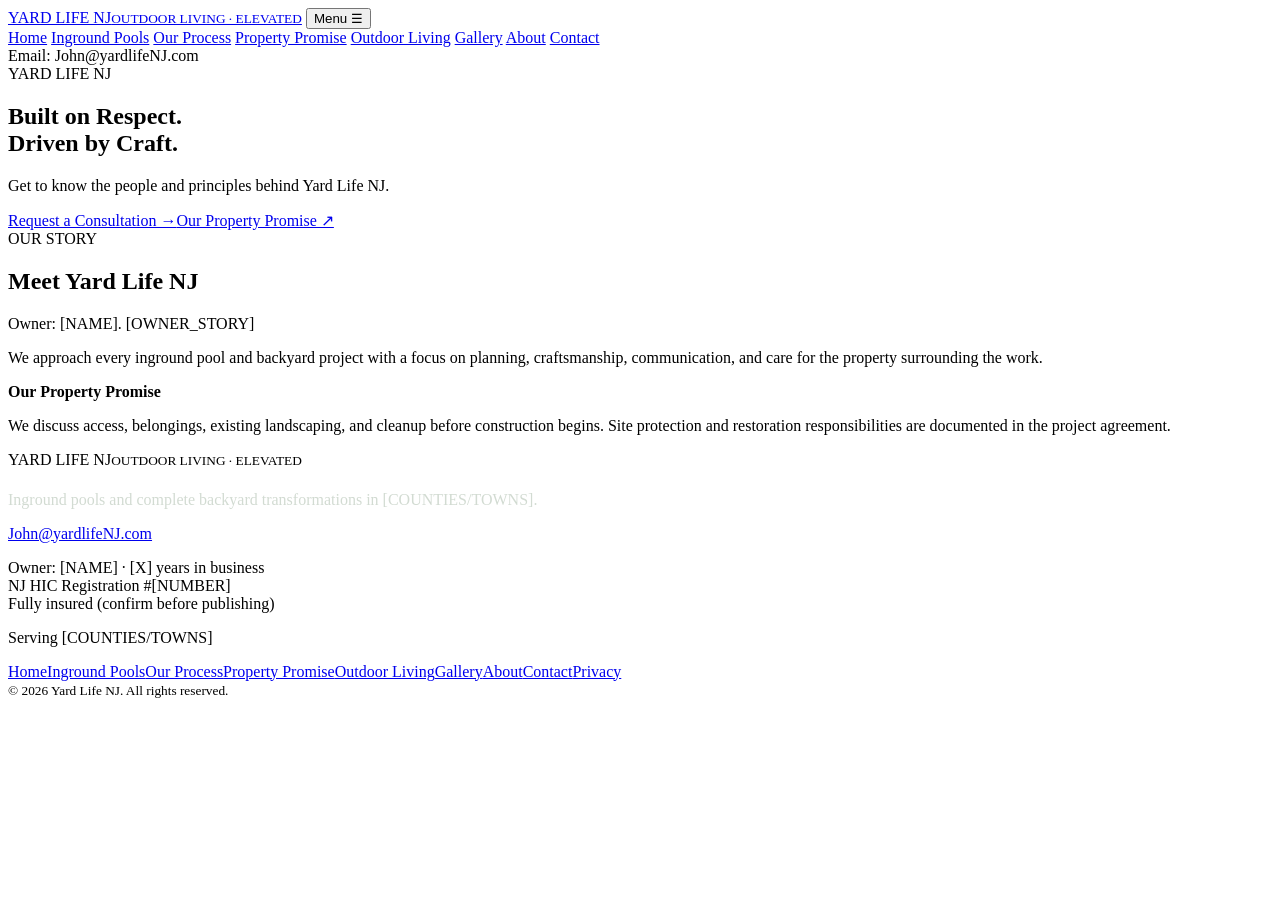
==== about.html @ 1fbf6029 "Add files via upload" ====
<!DOCTYPE html>

<html lang="en">
<head>
<meta charset="utf-8"/>
<meta content="width=device-width, initial-scale=1" name="viewport"/>
<title>About Yard Life NJ | NJ Pool &amp; Hardscape Contractor</title>
<meta content="Meet Yard Life NJ and learn about our approach to inground pools, property care, and outdoor construction in [COUNTIES/TOWNS]." name="description"/>
<link href="https://yardlifenj.com/about" rel="canonical"/>
<meta content="website" property="og:type"/>
<meta content="Yard Life NJ" property="og:site_name"/>
<meta content="About Yard Life NJ | NJ Pool &amp; Hardscape Contractor" property="og:title"/>
<meta content="Meet Yard Life NJ and learn about our approach to inground pools, property care, and outdoor construction in [COUNTIES/TOWNS]." property="og:description"/>
<meta content="https://yardlifenj.com/about" property="og:url"/>
<meta content="https://yardlifenj.com/assets/[OG_IMAGE]" property="og:image"/>
<meta content="summary_large_image" name="twitter:card"/>
<meta content="Contact an Inground Pool Builder | Yard Life NJ" name="twitter:title"/>
<meta content="Plan your pool and backyard project with Yard Life NJ in [COUNTIES/TOWNS]." name="twitter:description"/>
<meta content="https://yardlifenj.com/assets/[OG_IMAGE]" name="twitter:image"/>
<link href="/assets/favicon.svg" rel="icon" type="image/svg+xml"/>
<link href="https://fonts.googleapis.com" rel="preconnect"/>
<link crossorigin="" href="https://fonts.gstatic.com" rel="preconnect"/>
<link href="https://fonts.googleapis.com/css2?family=DM+Sans:wght@400;500;600;700&amp;family=Libre+Caslon+Display&amp;display=swap" rel="stylesheet"/>
<link href="/assets/style.css" rel="stylesheet"/>
<script type="application/ld+json">{"@context": "https://schema.org", "@type": ["LocalBusiness", "HomeAndConstructionBusiness"], "name": "Yard Life NJ", "url": "https://yardlifenj.com/", "email": "John@yardlifeNJ.com", "founder": {"@type": "Person", "name": "[NAME]"}, "areaServed": "[COUNTIES/TOWNS]", "description": "Inground pool construction, patios, hardscapes and outdoor living in [COUNTIES/TOWNS], New Jersey."}</script>
</head>
<body>
<!-- SHARED HEADER: reuse on all pages; adjust aria-current for each page. -->
<header class="header">
<div class="wrap">
<a aria-label="Yard Life NJ homepage" class="brand" href="/">YARD LIFE NJ<small>OUTDOOR LIVING · ELEVATED</small></a>
<button aria-controls="navigation" aria-expanded="false" class="menu-button" type="button">Menu ☰</button>
<nav aria-label="Main navigation" class="nav" id="navigation">
<a href="/">Home</a>
<a href="/inground-pools">Inground Pools</a>
<a href="/pool-building-process">Our Process</a>
<a href="/property-protection">Property Promise</a>
<a href="/outdoor-living">Outdoor Living</a>
<a href="/gallery">Gallery</a>
<a aria-current="page" href="/about">About</a>
<a class="nav-cta" href="/contact">Contact</a>
</nav>
<div class="header-contact">Email: John@yardlifeNJ.com</div>
</div>
</header>
<main><section class="hero compact" style="background-image:url(/assets/hero.jpg)"><div class="wrap"><div class="eyebrow">YARD LIFE NJ</div><h1>Built on Respect.<br/>Driven by Craft.</h1><p>Get to know the people and principles behind Yard Life NJ.</p><div class="actions"><a class="btn" href="/contact">Request a Consultation →</a><a class="btn light" href="/property-protection">Our Property Promise ↗</a></div></div></section><section class="section white"><div class="wrap"><div class="intro"><div class="eyebrow">OUR STORY</div><h2>Meet Yard Life NJ</h2><p>Owner: [NAME]. [OWNER_STORY]</p><p>We approach every inground pool and backyard project with a focus on planning, craftsmanship, communication, and care for the property surrounding the work.</p></div><div class="note"><strong>Our Property Promise</strong><p>We discuss access, belongings, existing landscaping, and cleanup before construction begins. Site protection and restoration responsibilities are documented in the project agreement.</p></div></div></section></main>
<!-- SHARED FOOTER: reuse on every page. -->
<footer class="footer">
<div class="wrap">
<div class="footer-grid">
<div><div class="brand">YARD LIFE NJ<small>OUTDOOR LIVING · ELEVATED</small></div><p style="margin-top:22px;color:#d2dbd2">Inground pools and complete backyard transformations in [COUNTIES/TOWNS].</p><p><a href="mailto:John@yardlifeNJ.com">John@yardlifeNJ.com</a></p></div>
<div><p>Owner: [NAME] · [X] years in business<br/>NJ HIC Registration #[NUMBER]<br/>Fully insured <span class="smallprint">(confirm before publishing)</span></p><p>Serving [COUNTIES/TOWNS]</p></div>
<div><a href="/">Home</a><a href="/inground-pools">Inground Pools</a><a href="/pool-building-process">Our Process</a><a href="/property-protection">Property Promise</a><a href="/outdoor-living">Outdoor Living</a><a href="/gallery">Gallery</a><a href="/about">About</a><a href="/contact">Contact</a><a href="/privacy">Privacy</a></div>
</div>
<small>© <span id="copyright-year">2026</span> Yard Life NJ. All rights reserved.</small>
</div>
</footer>
<script defer="" src="/assets/site.js"></script>
</body>
</html>
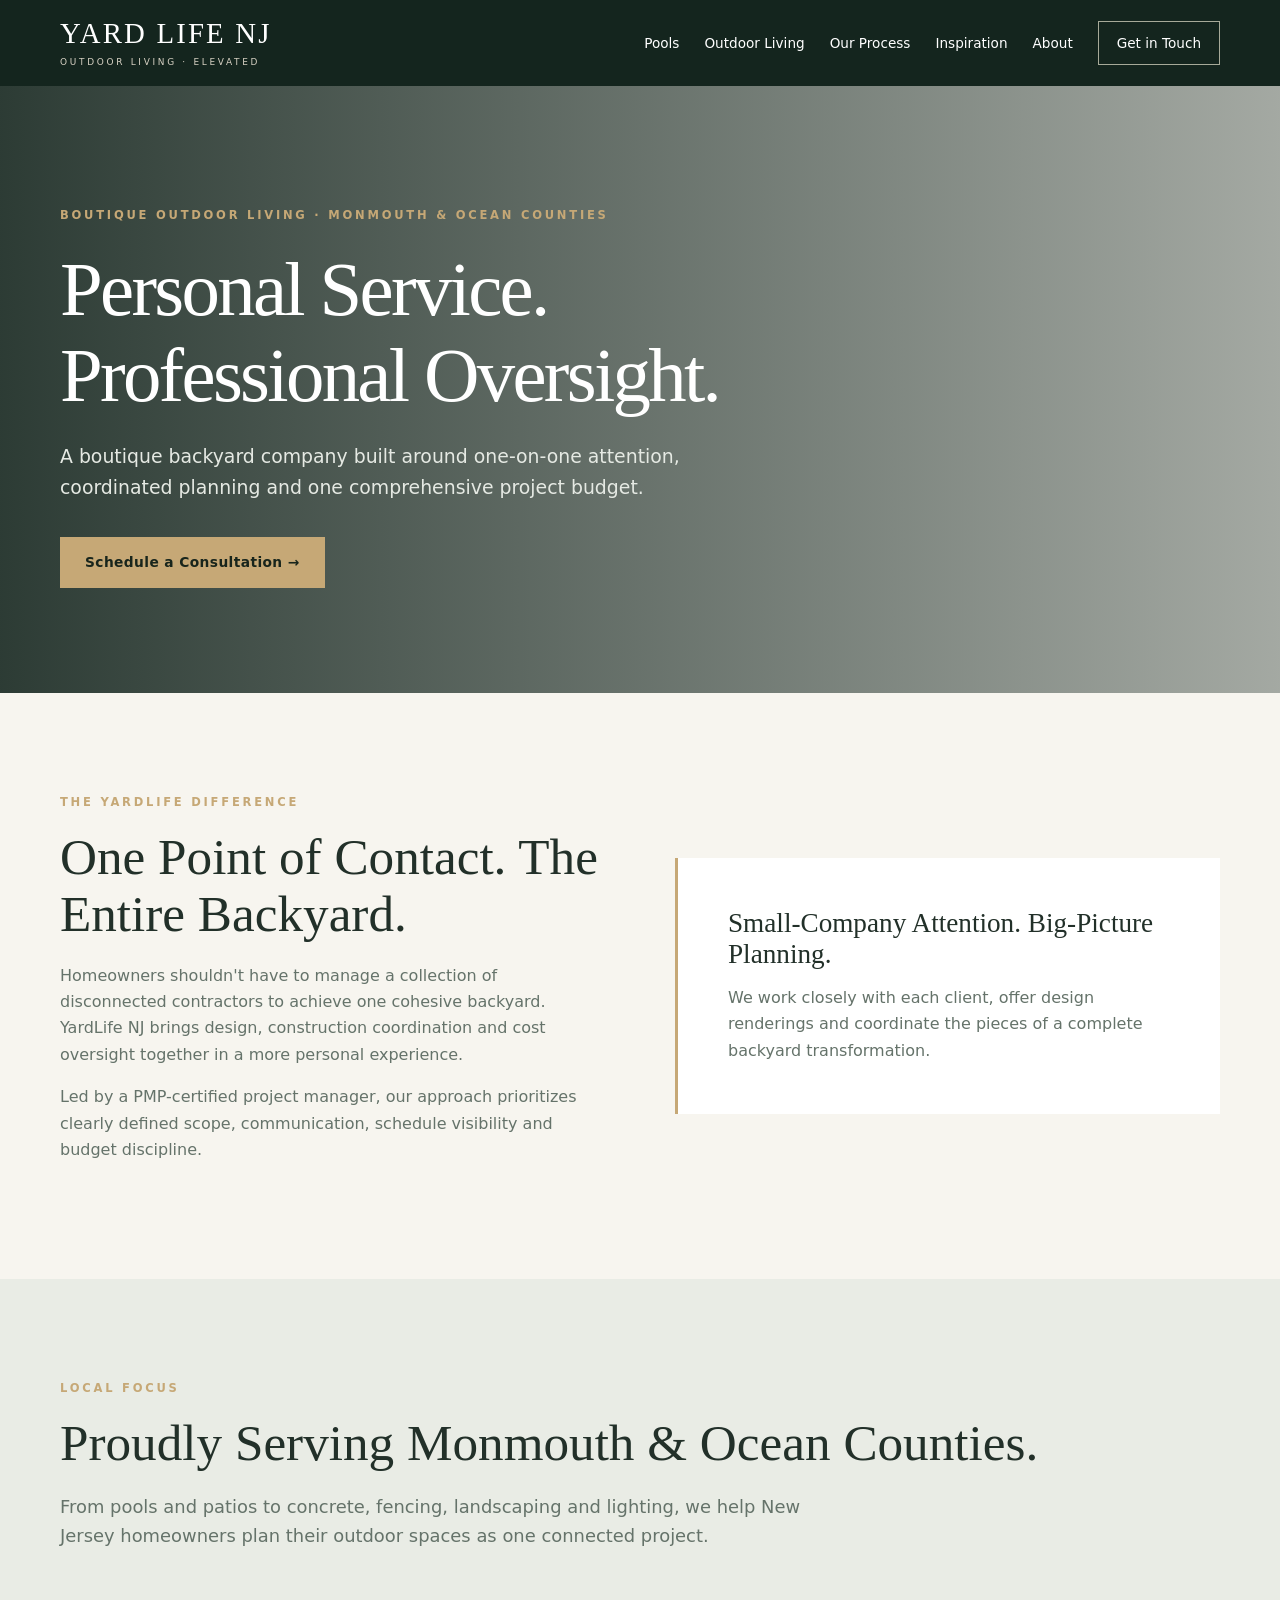
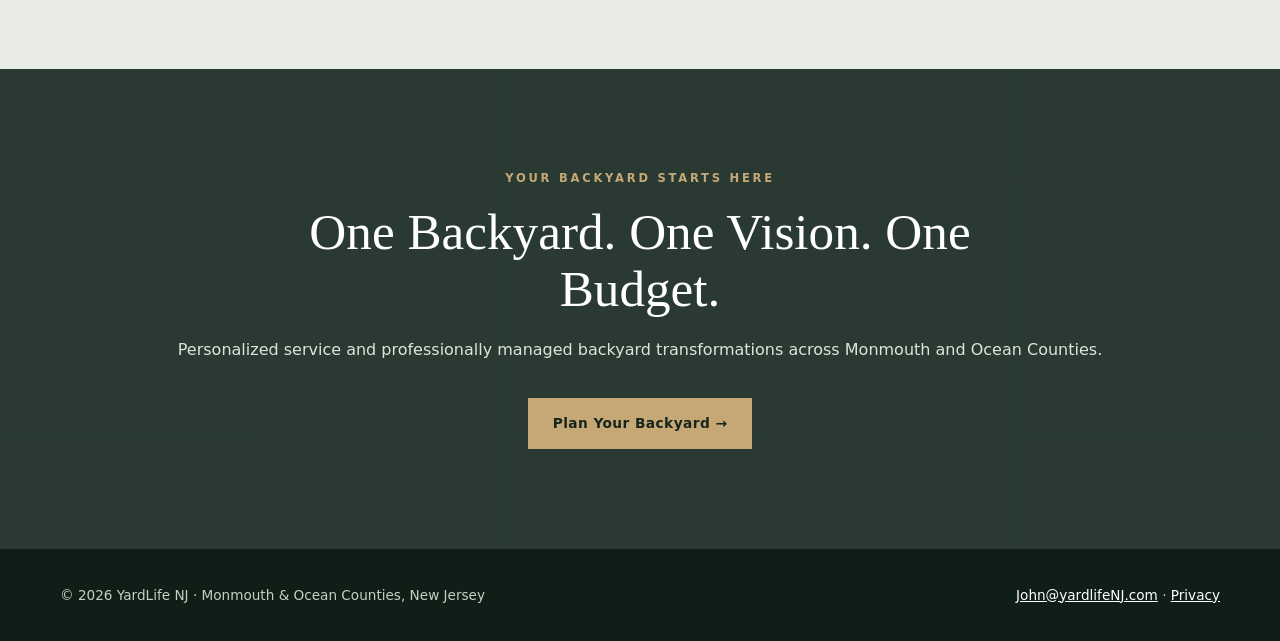
==== commit 1636710c: "Unify about.html with premium YardLife design and working navigation" ====
--- a/about.html
+++ b/about.html
@@ -1,60 +1,4 @@
-<!DOCTYPE html>
+<!doctype html><html lang="en"><head><meta charset="utf-8"><meta name="viewport" content="width=device-width,initial-scale=1"><title>About Our Boutique Backyard Company | YardLife NJ</title><meta name="description" content="YardLife NJ is a boutique outdoor living company serving Monmouth and Ocean Counties with PMP-certified project leadership."><meta name="theme-color" content="#14251e"><style>
+:root{--dark:#14251e;--green:#274c39;--gold:#c6a876;--paper:#f7f5ef;--ink:#223029;--muted:#65736a}*{box-sizing:border-box}html{scroll-behavior:smooth}body{margin:0;background:var(--paper);color:var(--ink);font:16px/1.65 system-ui,-apple-system,Segoe UI,sans-serif}a{color:inherit}a:focus-visible,button:focus-visible{outline:3px solid var(--gold);outline-offset:4px}.wrap{width:min(1160px,calc(100% - 44px));margin:auto}.top{background:var(--dark);color:#fff}.top-inner{min-height:86px;display:flex;align-items:center;justify-content:space-between;gap:24px}.brand{text-decoration:none;font-family:Georgia,serif;font-size:1.8rem;letter-spacing:.075em;line-height:1}.brand small{display:block;font:500 .56rem system-ui;letter-spacing:.3em;margin-top:10px;color:#d8d2c4}.nav{display:flex;align-items:center;gap:25px;flex-wrap:wrap}.nav a{text-decoration:none;font-size:.85rem}.nav a:hover{text-decoration:underline}.nav .contact{border:1px solid #a7aa99;padding:10px 18px}.hero{background:linear-gradient(90deg,rgba(9,27,20,.88) 0%,rgba(9,27,20,.65) 46%,rgba(9,27,20,.18) 100%),url('https://images.unsplash.com/photo-1576013551627-0cc20b96c2a7?auto=format&fit=crop&w=2200&q=85') center 55%/cover no-repeat;color:#fff;min-height:620px;display:flex;align-items:center;position:relative;overflow:hidden}.hero:after{content:"";position:absolute;right:-130px;bottom:-240px;width:700px;height:700px;border:1px solid #ffffff30;border-radius:50%;box-shadow:0 0 0 90px #ffffff09,0 0 0 180px #ffffff06;pointer-events:none}.hero .wrap{position:relative;z-index:1;padding:90px 0}.eyebrow{font-size:.72rem;letter-spacing:.24em;text-transform:uppercase;font-weight:700;color:var(--gold)}h1,h2,h3{font-family:Georgia,serif;font-weight:400;line-height:1.12}h1{font-size:clamp(3.5rem,7vw,6.7rem);letter-spacing:-.035em;max-width:850px;margin:22px 0}h2{font-size:clamp(2.3rem,4vw,3.7rem);margin:16px 0 20px}h3{font-size:1.7rem;margin:0 0 12px}.hero p{max-width:570px;color:#e0e7df;font-size:1.13rem}.buttons{display:flex;gap:15px;flex-wrap:wrap;margin-top:34px}.btn{display:inline-block;text-decoration:none;background:var(--gold);color:#18251c;padding:14px 25px;font-weight:700;font-size:.86rem;letter-spacing:.03em}.btn.secondary{background:transparent;color:#fff;border:1px solid #a7b6aa}.section{padding:100px 0}.intro{max-width:730px;margin-bottom:45px}.intro p,.card p,.split p{color:var(--muted)}.cards{display:grid;grid-template-columns:repeat(3,1fr);gap:20px}.card{background:#fff;border:1px solid #e5e6df;padding:0 0 30px;overflow:hidden}.card img{display:block;width:100%;height:245px;object-fit:cover}.card h3,.card p,.card a,.card .num{margin-left:26px;margin-right:26px}.card .num{display:block;margin-top:26px}.card p{min-height:100px}.card a{display:inline-block}.card .num{font:700 .8rem system-ui;color:#7b896d;letter-spacing:.15em}.card a{font-weight:700;text-underline-offset:5px}.cream{background:#e9ece5}.split{display:grid;grid-template-columns:1fr 1fr;gap:70px;align-items:center}.feature{padding:50px;border-left:3px solid var(--gold);background:#fff}.feature p{margin-bottom:0}.closing{background:linear-gradient(rgba(11,30,23,.87),rgba(11,30,23,.87)),url('https://images.unsplash.com/photo-1564013799919-ab600027ffc6?auto=format&fit=crop&w=1800&q=80') center/cover;color:#fff;text-align:center;padding:100px 20px}.closing p{color:#dce5dd}.closing h2{max-width:780px;margin:15px auto 20px}footer{background:#101e18;color:#c4d0c6;padding:35px 0;font-size:.85rem}footer .wrap{display:flex;justify-content:space-between;gap:20px;flex-wrap:wrap}footer a{color:#fff}@media(max-width:800px){.top-inner{padding:22px 0;align-items:flex-start;flex-direction:column}.nav{gap:14px}.hero{min-height:550px}.section{padding:65px 0}.cards,.split{grid-template-columns:1fr}.split{gap:25px}.feature{padding:30px}}@media(max-width:420px){.nav{gap:10px}.nav a{font-size:.75rem}.hero h1{font-size:3.2rem}}
 
-<html lang="en">
-<head>
-<meta charset="utf-8"/>
-<meta content="width=device-width, initial-scale=1" name="viewport"/>
-<title>About Yard Life NJ | NJ Pool &amp; Hardscape Contractor</title>
-<meta content="Meet Yard Life NJ and learn about our approach to inground pools, property care, and outdoor construction in [COUNTIES/TOWNS]." name="description"/>
-<link href="https://yardlifenj.com/about" rel="canonical"/>
-<meta content="website" property="og:type"/>
-<meta content="Yard Life NJ" property="og:site_name"/>
-<meta content="About Yard Life NJ | NJ Pool &amp; Hardscape Contractor" property="og:title"/>
-<meta content="Meet Yard Life NJ and learn about our approach to inground pools, property care, and outdoor construction in [COUNTIES/TOWNS]." property="og:description"/>
-<meta content="https://yardlifenj.com/about" property="og:url"/>
-<meta content="https://yardlifenj.com/assets/[OG_IMAGE]" property="og:image"/>
-<meta content="summary_large_image" name="twitter:card"/>
-<meta content="Contact an Inground Pool Builder | Yard Life NJ" name="twitter:title"/>
-<meta content="Plan your pool and backyard project with Yard Life NJ in [COUNTIES/TOWNS]." name="twitter:description"/>
-<meta content="https://yardlifenj.com/assets/[OG_IMAGE]" name="twitter:image"/>
-<link href="/assets/favicon.svg" rel="icon" type="image/svg+xml"/>
-<link href="https://fonts.googleapis.com" rel="preconnect"/>
-<link crossorigin="" href="https://fonts.gstatic.com" rel="preconnect"/>
-<link href="https://fonts.googleapis.com/css2?family=DM+Sans:wght@400;500;600;700&amp;family=Libre+Caslon+Display&amp;display=swap" rel="stylesheet"/>
-<link href="/assets/style.css" rel="stylesheet"/>
-<script type="application/ld+json">{"@context": "https://schema.org", "@type": ["LocalBusiness", "HomeAndConstructionBusiness"], "name": "Yard Life NJ", "url": "https://yardlifenj.com/", "email": "John@yardlifeNJ.com", "founder": {"@type": "Person", "name": "[NAME]"}, "areaServed": "[COUNTIES/TOWNS]", "description": "Inground pool construction, patios, hardscapes and outdoor living in [COUNTIES/TOWNS], New Jersey."}</script>
-</head>
-<body>
-<!-- SHARED HEADER: reuse on all pages; adjust aria-current for each page. -->
-<header class="header">
-<div class="wrap">
-<a aria-label="Yard Life NJ homepage" class="brand" href="/">YARD LIFE NJ<small>OUTDOOR LIVING · ELEVATED</small></a>
-<button aria-controls="navigation" aria-expanded="false" class="menu-button" type="button">Menu ☰</button>
-<nav aria-label="Main navigation" class="nav" id="navigation">
-<a href="/">Home</a>
-<a href="/inground-pools">Inground Pools</a>
-<a href="/pool-building-process">Our Process</a>
-<a href="/property-protection">Property Promise</a>
-<a href="/outdoor-living">Outdoor Living</a>
-<a href="/gallery">Gallery</a>
-<a aria-current="page" href="/about">About</a>
-<a class="nav-cta" href="/contact">Contact</a>
-</nav>
-<div class="header-contact">Email: John@yardlifeNJ.com</div>
-</div>
-</header>
-<main><section class="hero compact" style="background-image:url(/assets/hero.jpg)"><div class="wrap"><div class="eyebrow">YARD LIFE NJ</div><h1>Built on Respect.<br/>Driven by Craft.</h1><p>Get to know the people and principles behind Yard Life NJ.</p><div class="actions"><a class="btn" href="/contact">Request a Consultation →</a><a class="btn light" href="/property-protection">Our Property Promise ↗</a></div></div></section><section class="section white"><div class="wrap"><div class="intro"><div class="eyebrow">OUR STORY</div><h2>Meet Yard Life NJ</h2><p>Owner: [NAME]. [OWNER_STORY]</p><p>We approach every inground pool and backyard project with a focus on planning, craftsmanship, communication, and care for the property surrounding the work.</p></div><div class="note"><strong>Our Property Promise</strong><p>We discuss access, belongings, existing landscaping, and cleanup before construction begins. Site protection and restoration responsibilities are documented in the project agreement.</p></div></div></section></main>
-<!-- SHARED FOOTER: reuse on every page. -->
-<footer class="footer">
-<div class="wrap">
-<div class="footer-grid">
-<div><div class="brand">YARD LIFE NJ<small>OUTDOOR LIVING · ELEVATED</small></div><p style="margin-top:22px;color:#d2dbd2">Inground pools and complete backyard transformations in [COUNTIES/TOWNS].</p><p><a href="mailto:John@yardlifeNJ.com">John@yardlifeNJ.com</a></p></div>
-<div><p>Owner: [NAME] · [X] years in business<br/>NJ HIC Registration #[NUMBER]<br/>Fully insured <span class="smallprint">(confirm before publishing)</span></p><p>Serving [COUNTIES/TOWNS]</p></div>
-<div><a href="/">Home</a><a href="/inground-pools">Inground Pools</a><a href="/pool-building-process">Our Process</a><a href="/property-protection">Property Promise</a><a href="/outdoor-living">Outdoor Living</a><a href="/gallery">Gallery</a><a href="/about">About</a><a href="/contact">Contact</a><a href="/privacy">Privacy</a></div>
-</div>
-<small>© <span id="copyright-year">2026</span> Yard Life NJ. All rights reserved.</small>
-</div>
-</footer>
-<script defer="" src="/assets/site.js"></script>
-</body>
-</html>
+.pagehero{background:linear-gradient(90deg,rgba(9,27,20,.85),rgba(9,27,20,.35)),var(--photo) center/cover no-repeat;color:white;padding:120px 0 105px}.pagehero h1{font-size:clamp(3rem,6vw,5.4rem);max-width:850px}.pagehero p{font-size:1.18rem;max-width:690px;color:#e5e9e3}.tiles{display:grid;grid-template-columns:repeat(3,1fr);gap:24px}.tile{background:#fff;border:1px solid #e1e5df;overflow:hidden}.tile img{height:230px;width:100%;object-fit:cover;display:block}.tile .inside{padding:28px}.tile p{color:var(--muted)}.steps{display:grid;grid-template-columns:repeat(2,1fr);gap:22px}.step{background:white;padding:32px;border-left:3px solid var(--gold)}.step span{font-size:.75rem;letter-spacing:.16em;color:var(--green);font-weight:bold}.step p{color:var(--muted)}.lead{max-width:760px;color:var(--muted);font-size:1.12rem}.notice{font-size:.8rem;color:var(--muted);margin-top:24px}.contactbox{background:white;padding:38px;border:1px solid #e0e5dc}.contactbox a{color:var(--green);font-weight:bold}@media(max-width:800px){.tiles,.steps{grid-template-columns:1fr}.pagehero{padding:75px 0}.tile img{height:250px}}</style></head><body><header class="top"><div class="wrap top-inner"><a class="brand" href="/">YARD LIFE NJ<small>OUTDOOR LIVING · ELEVATED</small></a><nav class="nav" aria-label="Main navigation"><a href="/inground-pools.html">Pools</a><a href="/outdoor-living.html">Outdoor Living</a><a href="/pool-building-process.html">Our Process</a><a href="/gallery.html">Inspiration</a><a href="/about.html">About</a><a class="contact" href="/contact.html">Get in Touch</a></nav></div></header><main><section class="pagehero" style="--photo:url('https://images.unsplash.com/photo-1564013799919-ab600027ffc6?auto=format&fit=crop&w=1800&q=85')"><div class="wrap"><div class="eyebrow">BOUTIQUE OUTDOOR LIVING · MONMOUTH &amp; OCEAN COUNTIES</div><h1>Personal Service. Professional Oversight.</h1><p>A boutique backyard company built around one-on-one attention, coordinated planning and one comprehensive project budget.</p><div class="buttons"><a class="btn" href="/contact.html">Schedule a Consultation →</a></div></div></section><section class="section"><div class="wrap split"><div><div class="eyebrow">THE YARDLIFE DIFFERENCE</div><h2>One Point of Contact. The Entire Backyard.</h2><p>Homeowners shouldn't have to manage a collection of disconnected contractors to achieve one cohesive backyard. YardLife NJ brings design, construction coordination and cost oversight together in a more personal experience.</p><p>Led by a PMP-certified project manager, our approach prioritizes clearly defined scope, communication, schedule visibility and budget discipline.</p></div><div class="feature"><h3>Small-Company Attention. Big-Picture Planning.</h3><p>We work closely with each client, offer design renderings and coordinate the pieces of a complete backyard transformation.</p></div></div></section><section class="section cream"><div class="wrap"><div class="eyebrow">LOCAL FOCUS</div><h2>Proudly Serving Monmouth &amp; Ocean Counties.</h2><p class="lead">From pools and patios to concrete, fencing, landscaping and lighting, we help New Jersey homeowners plan their outdoor spaces as one connected project.</p></div></section></main><section class="closing"><div class="eyebrow">YOUR BACKYARD STARTS HERE</div><h2>One Backyard. One Vision. One Budget.</h2><p>Personalized service and professionally managed backyard transformations across Monmouth and Ocean Counties.</p><div class="buttons" style="justify-content:center"><a class="btn" href="/contact.html">Plan Your Backyard →</a></div></section><footer><div class="wrap"><span>© 2026 YardLife NJ · Monmouth &amp; Ocean Counties, New Jersey</span><span><a href="mailto:John@yardlifeNJ.com">John@yardlifeNJ.com</a> · <a href="/privacy.html">Privacy</a></span></div></footer></body></html>
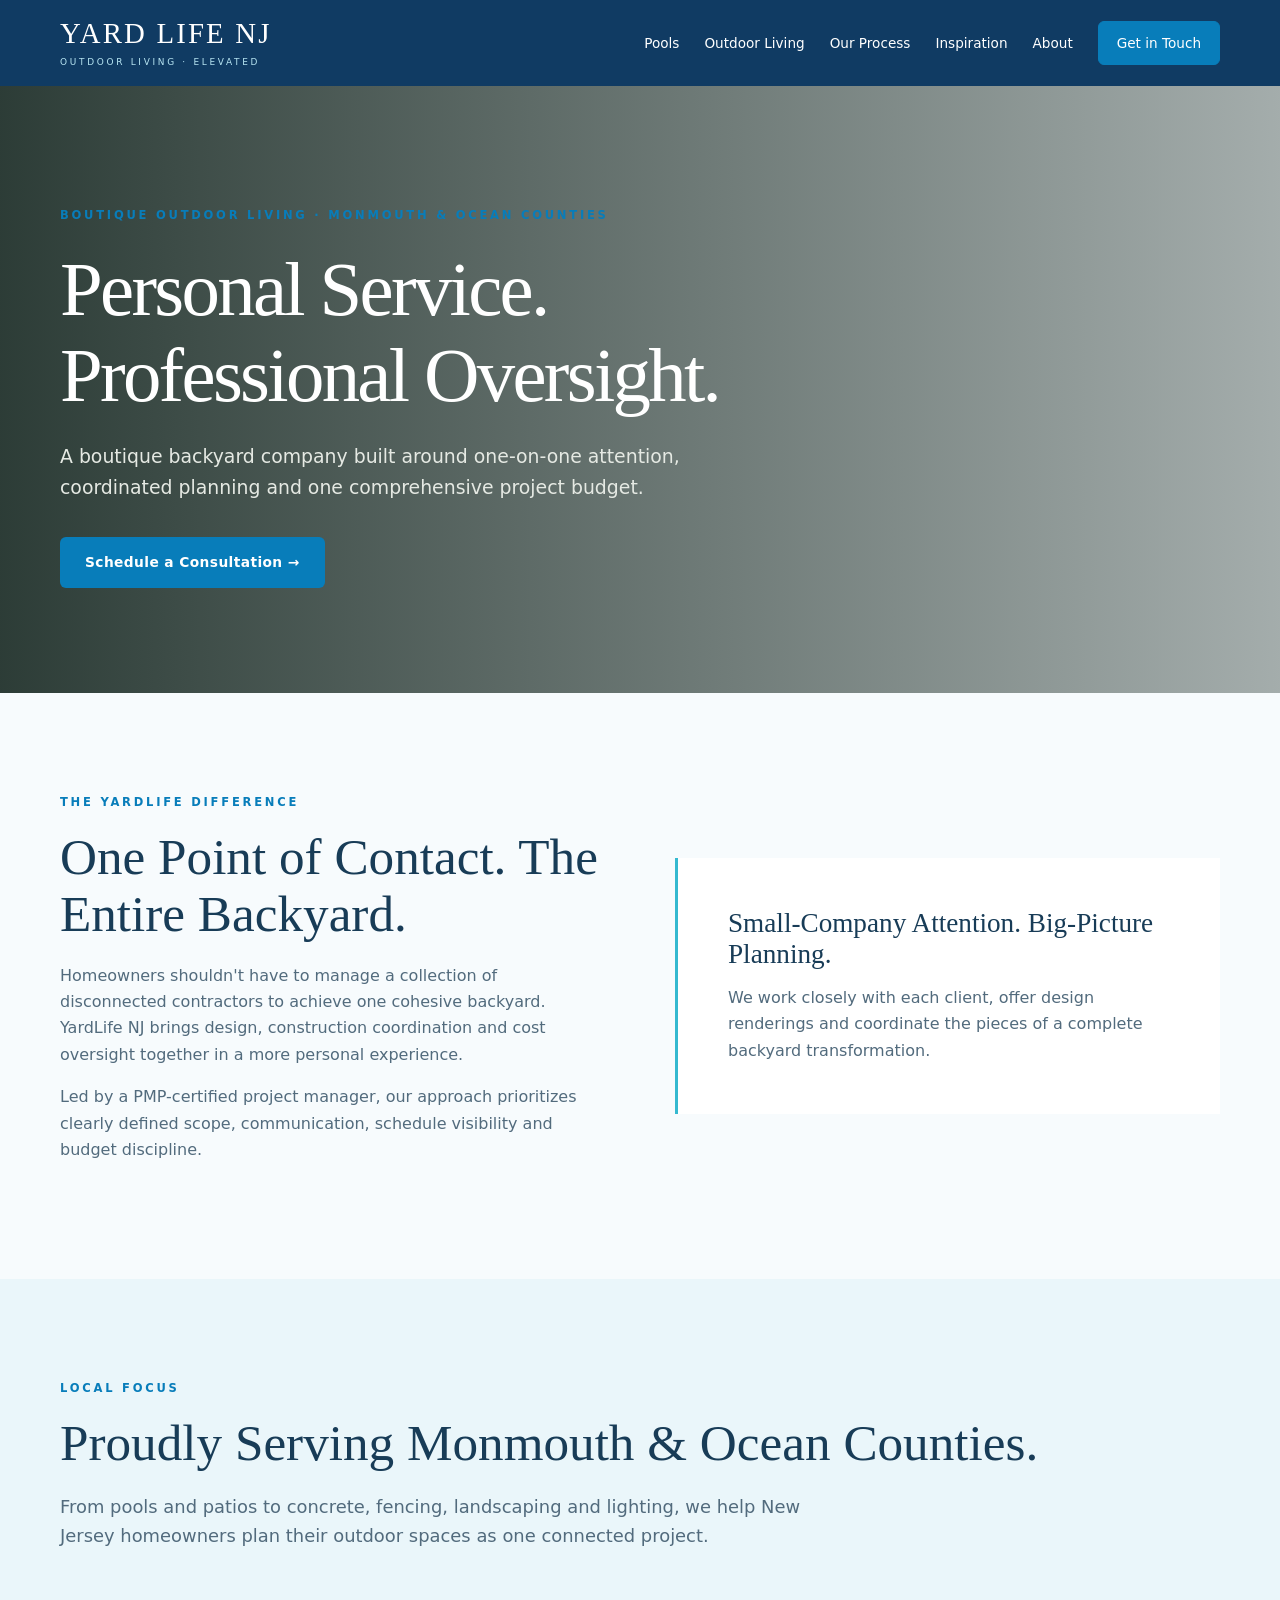
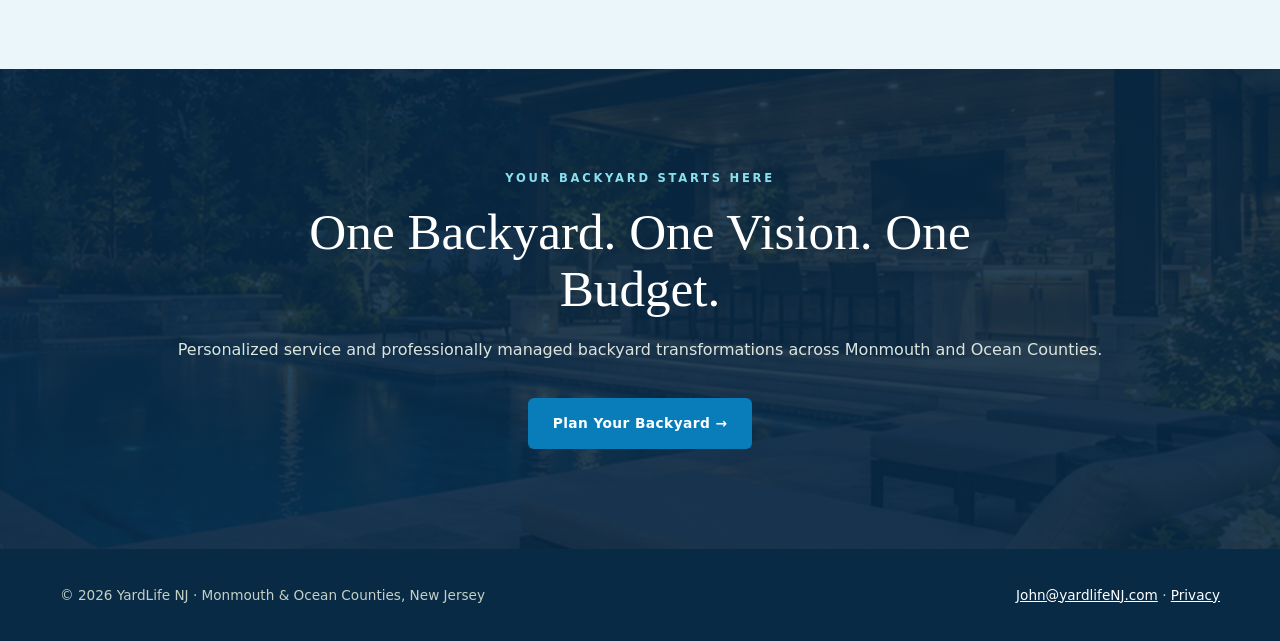
==== commit e18570b5: "Apply YardLife coastal blue palette to about.html" ====
--- a/about.html
+++ b/about.html
@@ -1,4 +1,4 @@
 <!doctype html><html lang="en"><head><meta charset="utf-8"><meta name="viewport" content="width=device-width,initial-scale=1"><title>About Our Boutique Backyard Company | YardLife NJ</title><meta name="description" content="YardLife NJ is a boutique outdoor living company serving Monmouth and Ocean Counties with PMP-certified project leadership."><meta name="theme-color" content="#14251e"><style>
 :root{--dark:#14251e;--green:#274c39;--gold:#c6a876;--paper:#f7f5ef;--ink:#223029;--muted:#65736a}*{box-sizing:border-box}html{scroll-behavior:smooth}body{margin:0;background:var(--paper);color:var(--ink);font:16px/1.65 system-ui,-apple-system,Segoe UI,sans-serif}a{color:inherit}a:focus-visible,button:focus-visible{outline:3px solid var(--gold);outline-offset:4px}.wrap{width:min(1160px,calc(100% - 44px));margin:auto}.top{background:var(--dark);color:#fff}.top-inner{min-height:86px;display:flex;align-items:center;justify-content:space-between;gap:24px}.brand{text-decoration:none;font-family:Georgia,serif;font-size:1.8rem;letter-spacing:.075em;line-height:1}.brand small{display:block;font:500 .56rem system-ui;letter-spacing:.3em;margin-top:10px;color:#d8d2c4}.nav{display:flex;align-items:center;gap:25px;flex-wrap:wrap}.nav a{text-decoration:none;font-size:.85rem}.nav a:hover{text-decoration:underline}.nav .contact{border:1px solid #a7aa99;padding:10px 18px}.hero{background:linear-gradient(90deg,rgba(9,27,20,.88) 0%,rgba(9,27,20,.65) 46%,rgba(9,27,20,.18) 100%),url('https://images.unsplash.com/photo-1576013551627-0cc20b96c2a7?auto=format&fit=crop&w=2200&q=85') center 55%/cover no-repeat;color:#fff;min-height:620px;display:flex;align-items:center;position:relative;overflow:hidden}.hero:after{content:"";position:absolute;right:-130px;bottom:-240px;width:700px;height:700px;border:1px solid #ffffff30;border-radius:50%;box-shadow:0 0 0 90px #ffffff09,0 0 0 180px #ffffff06;pointer-events:none}.hero .wrap{position:relative;z-index:1;padding:90px 0}.eyebrow{font-size:.72rem;letter-spacing:.24em;text-transform:uppercase;font-weight:700;color:var(--gold)}h1,h2,h3{font-family:Georgia,serif;font-weight:400;line-height:1.12}h1{font-size:clamp(3.5rem,7vw,6.7rem);letter-spacing:-.035em;max-width:850px;margin:22px 0}h2{font-size:clamp(2.3rem,4vw,3.7rem);margin:16px 0 20px}h3{font-size:1.7rem;margin:0 0 12px}.hero p{max-width:570px;color:#e0e7df;font-size:1.13rem}.buttons{display:flex;gap:15px;flex-wrap:wrap;margin-top:34px}.btn{display:inline-block;text-decoration:none;background:var(--gold);color:#18251c;padding:14px 25px;font-weight:700;font-size:.86rem;letter-spacing:.03em}.btn.secondary{background:transparent;color:#fff;border:1px solid #a7b6aa}.section{padding:100px 0}.intro{max-width:730px;margin-bottom:45px}.intro p,.card p,.split p{color:var(--muted)}.cards{display:grid;grid-template-columns:repeat(3,1fr);gap:20px}.card{background:#fff;border:1px solid #e5e6df;padding:0 0 30px;overflow:hidden}.card img{display:block;width:100%;height:245px;object-fit:cover}.card h3,.card p,.card a,.card .num{margin-left:26px;margin-right:26px}.card .num{display:block;margin-top:26px}.card p{min-height:100px}.card a{display:inline-block}.card .num{font:700 .8rem system-ui;color:#7b896d;letter-spacing:.15em}.card a{font-weight:700;text-underline-offset:5px}.cream{background:#e9ece5}.split{display:grid;grid-template-columns:1fr 1fr;gap:70px;align-items:center}.feature{padding:50px;border-left:3px solid var(--gold);background:#fff}.feature p{margin-bottom:0}.closing{background:linear-gradient(rgba(11,30,23,.87),rgba(11,30,23,.87)),url('https://images.unsplash.com/photo-1564013799919-ab600027ffc6?auto=format&fit=crop&w=1800&q=80') center/cover;color:#fff;text-align:center;padding:100px 20px}.closing p{color:#dce5dd}.closing h2{max-width:780px;margin:15px auto 20px}footer{background:#101e18;color:#c4d0c6;padding:35px 0;font-size:.85rem}footer .wrap{display:flex;justify-content:space-between;gap:20px;flex-wrap:wrap}footer a{color:#fff}@media(max-width:800px){.top-inner{padding:22px 0;align-items:flex-start;flex-direction:column}.nav{gap:14px}.hero{min-height:550px}.section{padding:65px 0}.cards,.split{grid-template-columns:1fr}.split{gap:25px}.feature{padding:30px}}@media(max-width:420px){.nav{gap:10px}.nav a{font-size:.75rem}.hero h1{font-size:3.2rem}}
 
-.pagehero{background:linear-gradient(90deg,rgba(9,27,20,.85),rgba(9,27,20,.35)),var(--photo) center/cover no-repeat;color:white;padding:120px 0 105px}.pagehero h1{font-size:clamp(3rem,6vw,5.4rem);max-width:850px}.pagehero p{font-size:1.18rem;max-width:690px;color:#e5e9e3}.tiles{display:grid;grid-template-columns:repeat(3,1fr);gap:24px}.tile{background:#fff;border:1px solid #e1e5df;overflow:hidden}.tile img{height:230px;width:100%;object-fit:cover;display:block}.tile .inside{padding:28px}.tile p{color:var(--muted)}.steps{display:grid;grid-template-columns:repeat(2,1fr);gap:22px}.step{background:white;padding:32px;border-left:3px solid var(--gold)}.step span{font-size:.75rem;letter-spacing:.16em;color:var(--green);font-weight:bold}.step p{color:var(--muted)}.lead{max-width:760px;color:var(--muted);font-size:1.12rem}.notice{font-size:.8rem;color:var(--muted);margin-top:24px}.contactbox{background:white;padding:38px;border:1px solid #e0e5dc}.contactbox a{color:var(--green);font-weight:bold}@media(max-width:800px){.tiles,.steps{grid-template-columns:1fr}.pagehero{padding:75px 0}.tile img{height:250px}}</style></head><body><header class="top"><div class="wrap top-inner"><a class="brand" href="/">YARD LIFE NJ<small>OUTDOOR LIVING · ELEVATED</small></a><nav class="nav" aria-label="Main navigation"><a href="/inground-pools.html">Pools</a><a href="/outdoor-living.html">Outdoor Living</a><a href="/pool-building-process.html">Our Process</a><a href="/gallery.html">Inspiration</a><a href="/about.html">About</a><a class="contact" href="/contact.html">Get in Touch</a></nav></div></header><main><section class="pagehero" style="--photo:url('https://images.unsplash.com/photo-1564013799919-ab600027ffc6?auto=format&fit=crop&w=1800&q=85')"><div class="wrap"><div class="eyebrow">BOUTIQUE OUTDOOR LIVING · MONMOUTH &amp; OCEAN COUNTIES</div><h1>Personal Service. Professional Oversight.</h1><p>A boutique backyard company built around one-on-one attention, coordinated planning and one comprehensive project budget.</p><div class="buttons"><a class="btn" href="/contact.html">Schedule a Consultation →</a></div></div></section><section class="section"><div class="wrap split"><div><div class="eyebrow">THE YARDLIFE DIFFERENCE</div><h2>One Point of Contact. The Entire Backyard.</h2><p>Homeowners shouldn't have to manage a collection of disconnected contractors to achieve one cohesive backyard. YardLife NJ brings design, construction coordination and cost oversight together in a more personal experience.</p><p>Led by a PMP-certified project manager, our approach prioritizes clearly defined scope, communication, schedule visibility and budget discipline.</p></div><div class="feature"><h3>Small-Company Attention. Big-Picture Planning.</h3><p>We work closely with each client, offer design renderings and coordinate the pieces of a complete backyard transformation.</p></div></div></section><section class="section cream"><div class="wrap"><div class="eyebrow">LOCAL FOCUS</div><h2>Proudly Serving Monmouth &amp; Ocean Counties.</h2><p class="lead">From pools and patios to concrete, fencing, landscaping and lighting, we help New Jersey homeowners plan their outdoor spaces as one connected project.</p></div></section></main><section class="closing"><div class="eyebrow">YOUR BACKYARD STARTS HERE</div><h2>One Backyard. One Vision. One Budget.</h2><p>Personalized service and professionally managed backyard transformations across Monmouth and Ocean Counties.</p><div class="buttons" style="justify-content:center"><a class="btn" href="/contact.html">Plan Your Backyard →</a></div></section><footer><div class="wrap"><span>© 2026 YardLife NJ · Monmouth &amp; Ocean Counties, New Jersey</span><span><a href="mailto:John@yardlifeNJ.com">John@yardlifeNJ.com</a> · <a href="/privacy.html">Privacy</a></span></div></footer></body></html>+.pagehero{background:linear-gradient(90deg,rgba(9,27,20,.85),rgba(9,27,20,.35)),var(--photo) center/cover no-repeat;color:white;padding:120px 0 105px}.pagehero h1{font-size:clamp(3rem,6vw,5.4rem);max-width:850px}.pagehero p{font-size:1.18rem;max-width:690px;color:#e5e9e3}.tiles{display:grid;grid-template-columns:repeat(3,1fr);gap:24px}.tile{background:#fff;border:1px solid #e1e5df;overflow:hidden}.tile img{height:230px;width:100%;object-fit:cover;display:block}.tile .inside{padding:28px}.tile p{color:var(--muted)}.steps{display:grid;grid-template-columns:repeat(2,1fr);gap:22px}.step{background:white;padding:32px;border-left:3px solid var(--gold)}.step span{font-size:.75rem;letter-spacing:.16em;color:var(--green);font-weight:bold}.step p{color:var(--muted)}.lead{max-width:760px;color:var(--muted);font-size:1.12rem}.notice{font-size:.8rem;color:var(--muted);margin-top:24px}.contactbox{background:white;padding:38px;border:1px solid #e0e5dc}.contactbox a{color:var(--green);font-weight:bold}@media(max-width:800px){.tiles,.steps{grid-template-columns:1fr}.pagehero{padding:75px 0}.tile img{height:250px}}</style><link rel="stylesheet" href="/yardlife-theme.css?v=20261114"></head><body><header class="top"><div class="wrap top-inner"><a class="brand" href="/">YARD LIFE NJ<small>OUTDOOR LIVING · ELEVATED</small></a><nav class="nav" aria-label="Main navigation"><a href="/inground-pools.html">Pools</a><a href="/outdoor-living.html">Outdoor Living</a><a href="/pool-building-process.html">Our Process</a><a href="/gallery.html">Inspiration</a><a href="/about.html">About</a><a class="contact" href="/contact.html">Get in Touch</a></nav></div></header><main><section class="pagehero" style="--photo:url('https://images.unsplash.com/photo-1564013799919-ab600027ffc6?auto=format&fit=crop&w=1800&q=85')"><div class="wrap"><div class="eyebrow">BOUTIQUE OUTDOOR LIVING · MONMOUTH &amp; OCEAN COUNTIES</div><h1>Personal Service. Professional Oversight.</h1><p>A boutique backyard company built around one-on-one attention, coordinated planning and one comprehensive project budget.</p><div class="buttons"><a class="btn" href="/contact.html">Schedule a Consultation →</a></div></div></section><section class="section"><div class="wrap split"><div><div class="eyebrow">THE YARDLIFE DIFFERENCE</div><h2>One Point of Contact. The Entire Backyard.</h2><p>Homeowners shouldn't have to manage a collection of disconnected contractors to achieve one cohesive backyard. YardLife NJ brings design, construction coordination and cost oversight together in a more personal experience.</p><p>Led by a PMP-certified project manager, our approach prioritizes clearly defined scope, communication, schedule visibility and budget discipline.</p></div><div class="feature"><h3>Small-Company Attention. Big-Picture Planning.</h3><p>We work closely with each client, offer design renderings and coordinate the pieces of a complete backyard transformation.</p></div></div></section><section class="section cream"><div class="wrap"><div class="eyebrow">LOCAL FOCUS</div><h2>Proudly Serving Monmouth &amp; Ocean Counties.</h2><p class="lead">From pools and patios to concrete, fencing, landscaping and lighting, we help New Jersey homeowners plan their outdoor spaces as one connected project.</p></div></section></main><section class="closing"><div class="eyebrow">YOUR BACKYARD STARTS HERE</div><h2>One Backyard. One Vision. One Budget.</h2><p>Personalized service and professionally managed backyard transformations across Monmouth and Ocean Counties.</p><div class="buttons" style="justify-content:center"><a class="btn" href="/contact.html">Plan Your Backyard →</a></div></section><footer><div class="wrap"><span>© 2026 YardLife NJ · Monmouth &amp; Ocean Counties, New Jersey</span><span><a href="mailto:John@yardlifeNJ.com">John@yardlifeNJ.com</a> · <a href="/privacy.html">Privacy</a></span></div></footer></body></html>
--- a/yardlife-theme.css
+++ b/yardlife-theme.css
@@ -0,0 +1,22 @@
+/* Yard Life NJ — unified coastal pool palette */
+:root{--dark:#103B63;--green:#087DBA;--gold:#087DBA;--paper:#EAF6FA;--ink:#183C57;--muted:#526B7D;--navy:#103B63;--pool-blue:#087DBA;--aqua:#35B9D0}
+body{background:#f7fbfd;color:var(--ink)}
+.top,header.top{background:var(--navy)}
+.brand small{color:#b8e6f3}
+.nav a:hover{color:#8be0ef}
+.nav .contact{background:var(--pool-blue);border-color:var(--pool-blue);color:#fff;border-radius:6px}
+.nav .contact:hover{background:#066493;color:#fff}
+.hero{background-image:linear-gradient(90deg,rgba(7,35,62,.90) 0%,rgba(7,43,73,.67) 47%,rgba(7,43,73,.12) 100%),url('hero.jpg')}
+.eyebrow,.card .num,.planning-grid span,.sample-tag{color:var(--pool-blue)}
+.hero .eyebrow,.closing .eyebrow{color:#89e1ef}
+.btn,.button,button[type=submit],input[type=submit]{background:var(--pool-blue);color:#fff;border-color:var(--pool-blue);border-radius:6px}
+.btn:hover,.button:hover,button[type=submit]:hover,input[type=submit]:hover{background:#066493}
+.btn.secondary{background:transparent;color:#fff;border-color:#b9e4f4}
+.cream{background:var(--paper)}
+.card,.sample-review,.planning-grid article,.review-panel{border-color:#d5e8f1}
+.feature{border-left-color:var(--aqua)}
+.adv-item{border-top-color:var(--aqua)}
+.sample-review strong{color:var(--navy)}
+.closing{background-image:linear-gradient(rgba(8,42,71,.88),rgba(8,42,71,.88)),url('hero.jpg')}
+footer{background:#092A45}
+a:focus-visible,button:focus-visible,input:focus-visible,textarea:focus-visible,select:focus-visible{outline:3px solid var(--aqua);outline-offset:3px}
